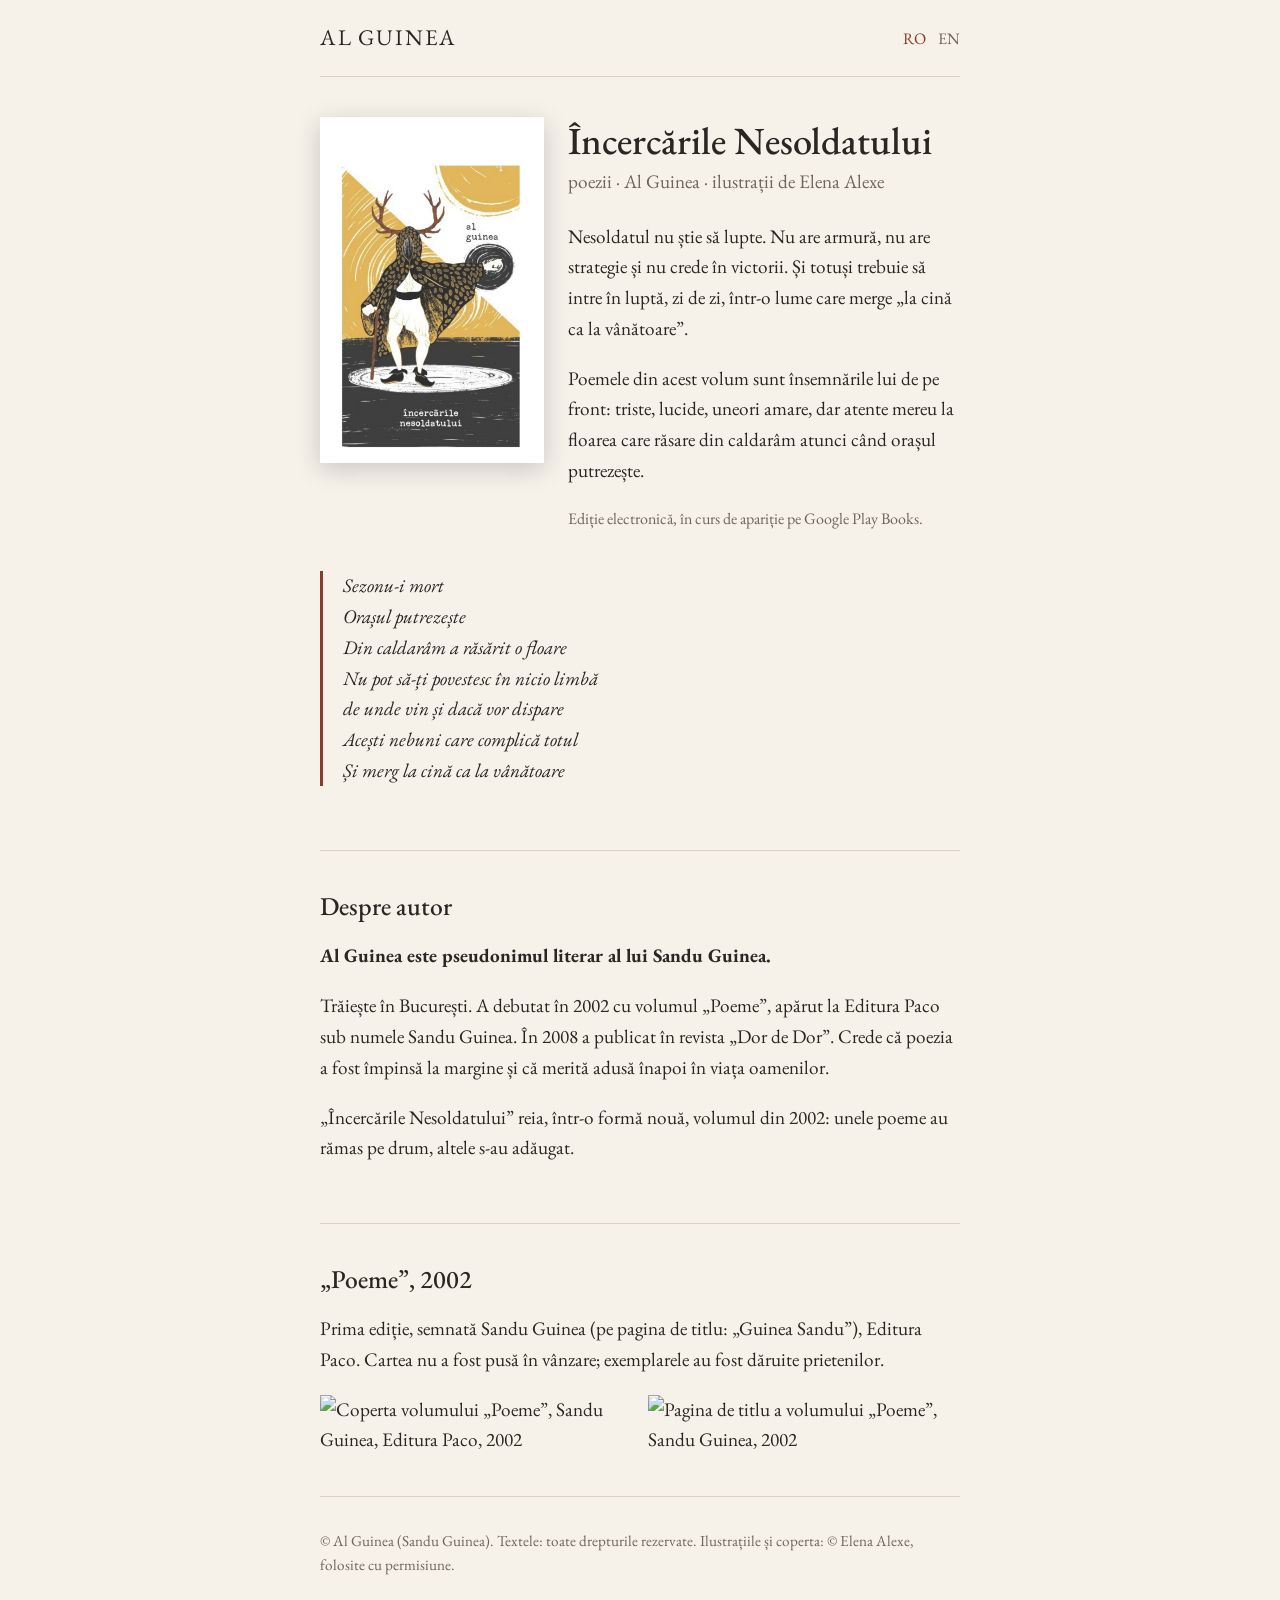
==== index.html @ 9d2b1f99 "Add files via upload" ====
<!doctype html>
<html lang="ro">
<head>
<meta charset="utf-8">
<meta name="viewport" content="width=device-width, initial-scale=1">
<title>Al Guinea — Încercările Nesoldatului</title>
<meta name="description" content="Al Guinea, pseudonimul literar al lui Sandu Guinea. Volumul de poezii „Încercările Nesoldatului”.">
<link rel="alternate" hreflang="en" href="https://alguinea.com/en/">
<link rel="preconnect" href="https://fonts.googleapis.com">
<link rel="preconnect" href="https://fonts.gstatic.com" crossorigin>
<link href="https://fonts.googleapis.com/css2?family=EB+Garamond:ital,wght@0,400;0,500;1,400&display=swap" rel="stylesheet">
<link rel="stylesheet" href="/style.css">
</head>
<body>
<div class="wrap">

<header class="top">
  <a class="name" href="/">Al Guinea</a>
  <nav class="lang"><a href="/" aria-current="true">RO</a><a href="/en/">EN</a></nav>
</header>

<main>

<section id="carte">
  <div class="book">
    <img class="cover" src="/img/coperta.jpg" alt="Coperta volumului „Încercările Nesoldatului”">
    <div>
      <h1>Încercările Nesoldatului</h1>
      <p class="byline">poezii · Al Guinea · ilustrații de Elena Alexe</p>
      <p>Nesoldatul nu știe să lupte. Nu are armură, nu are strategie și nu crede în victorii. Și totuși trebuie să intre în luptă, zi de zi, într-o lume care merge „la cină ca la vânătoare”.</p>
      <p>Poemele din acest volum sunt însemnările lui de pe front: triste, lucide, uneori amare, dar atente mereu la floarea care răsare din caldarâm atunci când orașul putrezește.</p>
      <p class="note">Ediție electronică, în curs de apariție pe Google Play Books.</p>
    </div>
  </div>

  <blockquote>
    Sezonu-i mort<br>
    Orașul putrezește<br>
    Din caldarâm a răsărit o floare<br>
    Nu pot să-ți povestesc în nicio limbă<br>
    de unde vin și dacă vor dispare<br>
    Acești nebuni care complică totul<br>
    Și merg la cină ca la vânătoare
  </blockquote>
</section>

<section id="autor">
  <h2>Despre autor</h2>
  <p><strong>Al Guinea este pseudonimul literar al lui Sandu Guinea.</strong></p>
  <p>Trăiește în București. A debutat în 2002 cu volumul „Poeme”, apărut la Editura Paco sub numele Sandu Guinea. În 2008 a publicat în revista „Dor de Dor”. Crede că poezia a fost împinsă la margine și că merită adusă înapoi în viața oamenilor.</p>
  <p>„Încercările Nesoldatului” reia, într-o formă nouă, volumul din 2002: unele poeme au rămas pe drum, altele s-au adăugat.</p>
</section>

<section id="poeme-2002">
  <h2>„Poeme”, 2002</h2>
  <p>Prima ediție, semnată Sandu Guinea (pe pagina de titlu: „Guinea Sandu”), Editura Paco. Cartea nu a fost pusă în vânzare; exemplarele au fost dăruite prietenilor.</p>
  <div class="gallery">
    <img src="/img/poeme-2002-coperta.jpg" alt="Coperta volumului „Poeme”, Sandu Guinea, Editura Paco, 2002">
    <img src="/img/poeme-2002-titlu.jpg" alt="Pagina de titlu a volumului „Poeme”, Sandu Guinea, 2002">
  </div>
</section>

</main>

<footer>
  © Al Guinea (Sandu Guinea). Textele: toate drepturile rezervate. Ilustrațiile și coperta: © Elena Alexe, folosite cu permisiune.
</footer>

</div>
</body>
</html>
---- style.css ----
:root {
  --bg: #f6f2ea;
  --text: #2a2622;
  --muted: #6e655b;
  --accent: #8a3b2e;
  --line: #d9d0c2;
}
@media (prefers-color-scheme: dark) {
  :root {
    --bg: #1c1a17;
    --text: #e9e3d8;
    --muted: #a59b8e;
    --accent: #d98c74;
    --line: #3a352f;
  }
}
* { box-sizing: border-box; }
html { -webkit-text-size-adjust: 100%; }
body {
  margin: 0;
  background: var(--bg);
  color: var(--text);
  font-family: "EB Garamond", Georgia, serif;
  font-size: 1.2rem;
  line-height: 1.6;
}
.wrap { max-width: 42rem; margin: 0 auto; padding: 0 1rem; }
header.top {
  display: flex; justify-content: space-between; align-items: center;
  padding: 1.25rem 0; border-bottom: 1px solid var(--line);
}
.name { font-size: 1.4rem; letter-spacing: .08em; text-transform: uppercase; color: var(--text); text-decoration: none; }
.lang a { color: var(--muted); text-decoration: none; margin-left: .75rem; font-size: 1rem; }
.lang a[aria-current="true"] { color: var(--accent); }
section { padding: 2.5rem 0; border-bottom: 1px solid var(--line); }
section:last-of-type { border-bottom: 0; }
h1, h2 { font-weight: 500; line-height: 1.2; }
h1 { font-size: 2.4rem; margin: 0 0 .25rem; }
h2 { font-size: 1.6rem; margin: 0 0 1rem; }
.byline { color: var(--muted); margin: 0 0 1.5rem; }
.book { display: grid; grid-template-columns: 1fr; gap: 1.5rem; }
@media (min-width: 640px) { .book { grid-template-columns: 14rem 1fr; align-items: start; } }
img { max-width: 100%; height: auto; display: block; }
.cover { box-shadow: 0 6px 24px rgba(0,0,0,.18); }
blockquote {
  margin: 1.5rem 0; padding-left: 1.25rem; border-left: 3px solid var(--accent);
  font-style: italic; color: var(--text);
}
.button {
  display: inline-block; padding: .55rem 1.2rem; border: 1px solid var(--accent);
  color: var(--accent); text-decoration: none; border-radius: 2px;
}
.note { color: var(--muted); font-size: 1rem; }
.gallery { display: grid; grid-template-columns: 1fr 1fr; gap: 1rem; margin-top: 1rem; }
footer { padding: 2rem 0; color: var(--muted); font-size: .95rem; border-top: 1px solid var(--line); }
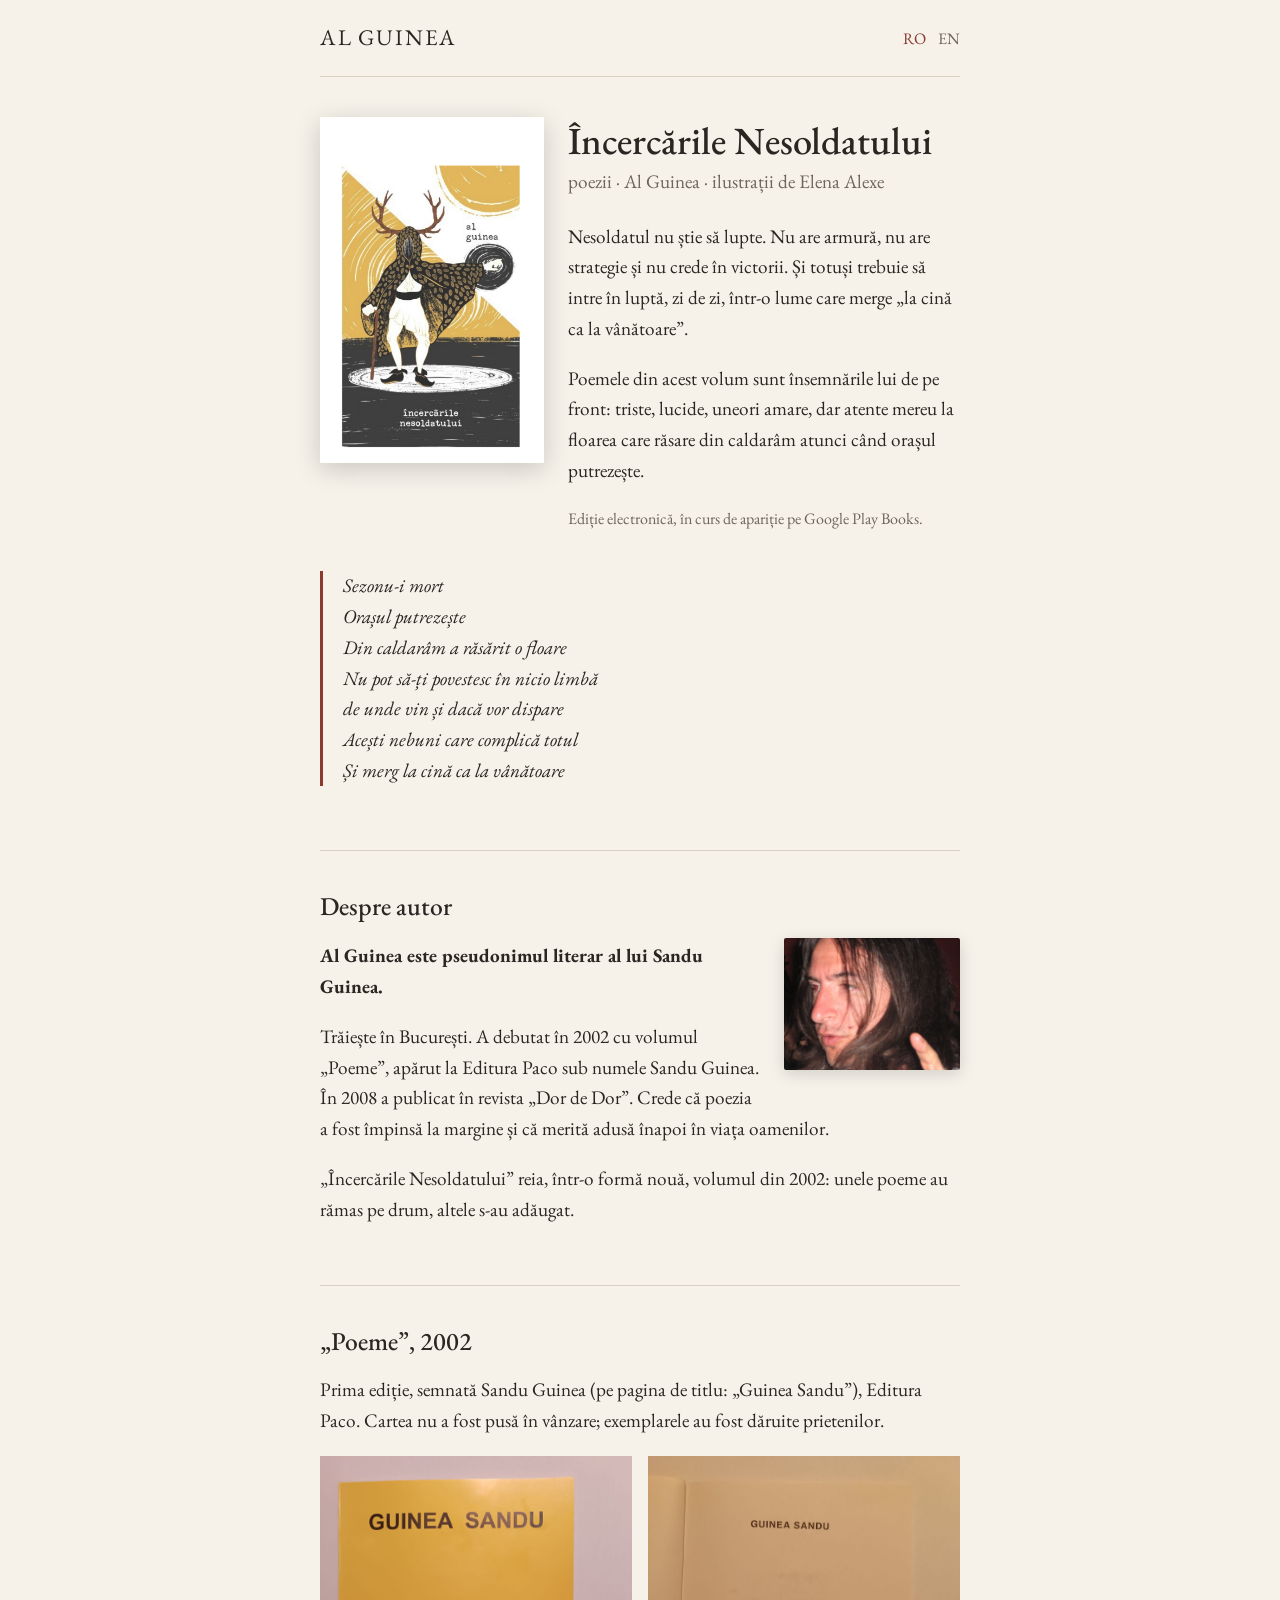
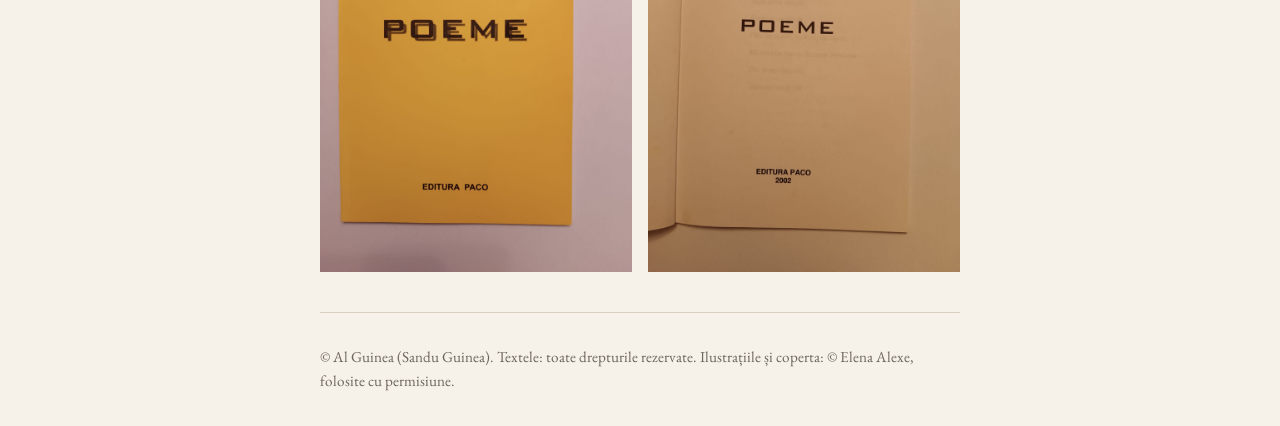
==== commit 16289d86: "Add files via upload" ====
--- a/index.html
+++ b/index.html
@@ -46,6 +46,7 @@
 
 <section id="autor">
   <h2>Despre autor</h2>
+  <img class="author-photo" src="/img/autor.jpg" alt="Al Guinea (Sandu Guinea)">
   <p><strong>Al Guinea este pseudonimul literar al lui Sandu Guinea.</strong></p>
   <p>Trăiește în București. A debutat în 2002 cu volumul „Poeme”, apărut la Editura Paco sub numele Sandu Guinea. În 2008 a publicat în revista „Dor de Dor”. Crede că poezia a fost împinsă la margine și că merită adusă înapoi în viața oamenilor.</p>
   <p>„Încercările Nesoldatului” reia, într-o formă nouă, volumul din 2002: unele poeme au rămas pe drum, altele s-au adăugat.</p>
--- a/style.css
+++ b/style.css
@@ -53,3 +53,6 @@
 .note { color: var(--muted); font-size: 1rem; }
 .gallery { display: grid; grid-template-columns: 1fr 1fr; gap: 1rem; margin-top: 1rem; }
 footer { padding: 2rem 0; color: var(--muted); font-size: .95rem; border-top: 1px solid var(--line); }
+.author-photo { width: 11rem; float: right; margin: 0 0 1rem 1.5rem; border-radius: 2px; box-shadow: 0 4px 16px rgba(0,0,0,.15); }
+@media (max-width: 480px) { .author-photo { float: none; width: 60%; margin: 0 auto 1.5rem; } }
+#autor::after, #author::after { content: ""; display: block; clear: both; }
